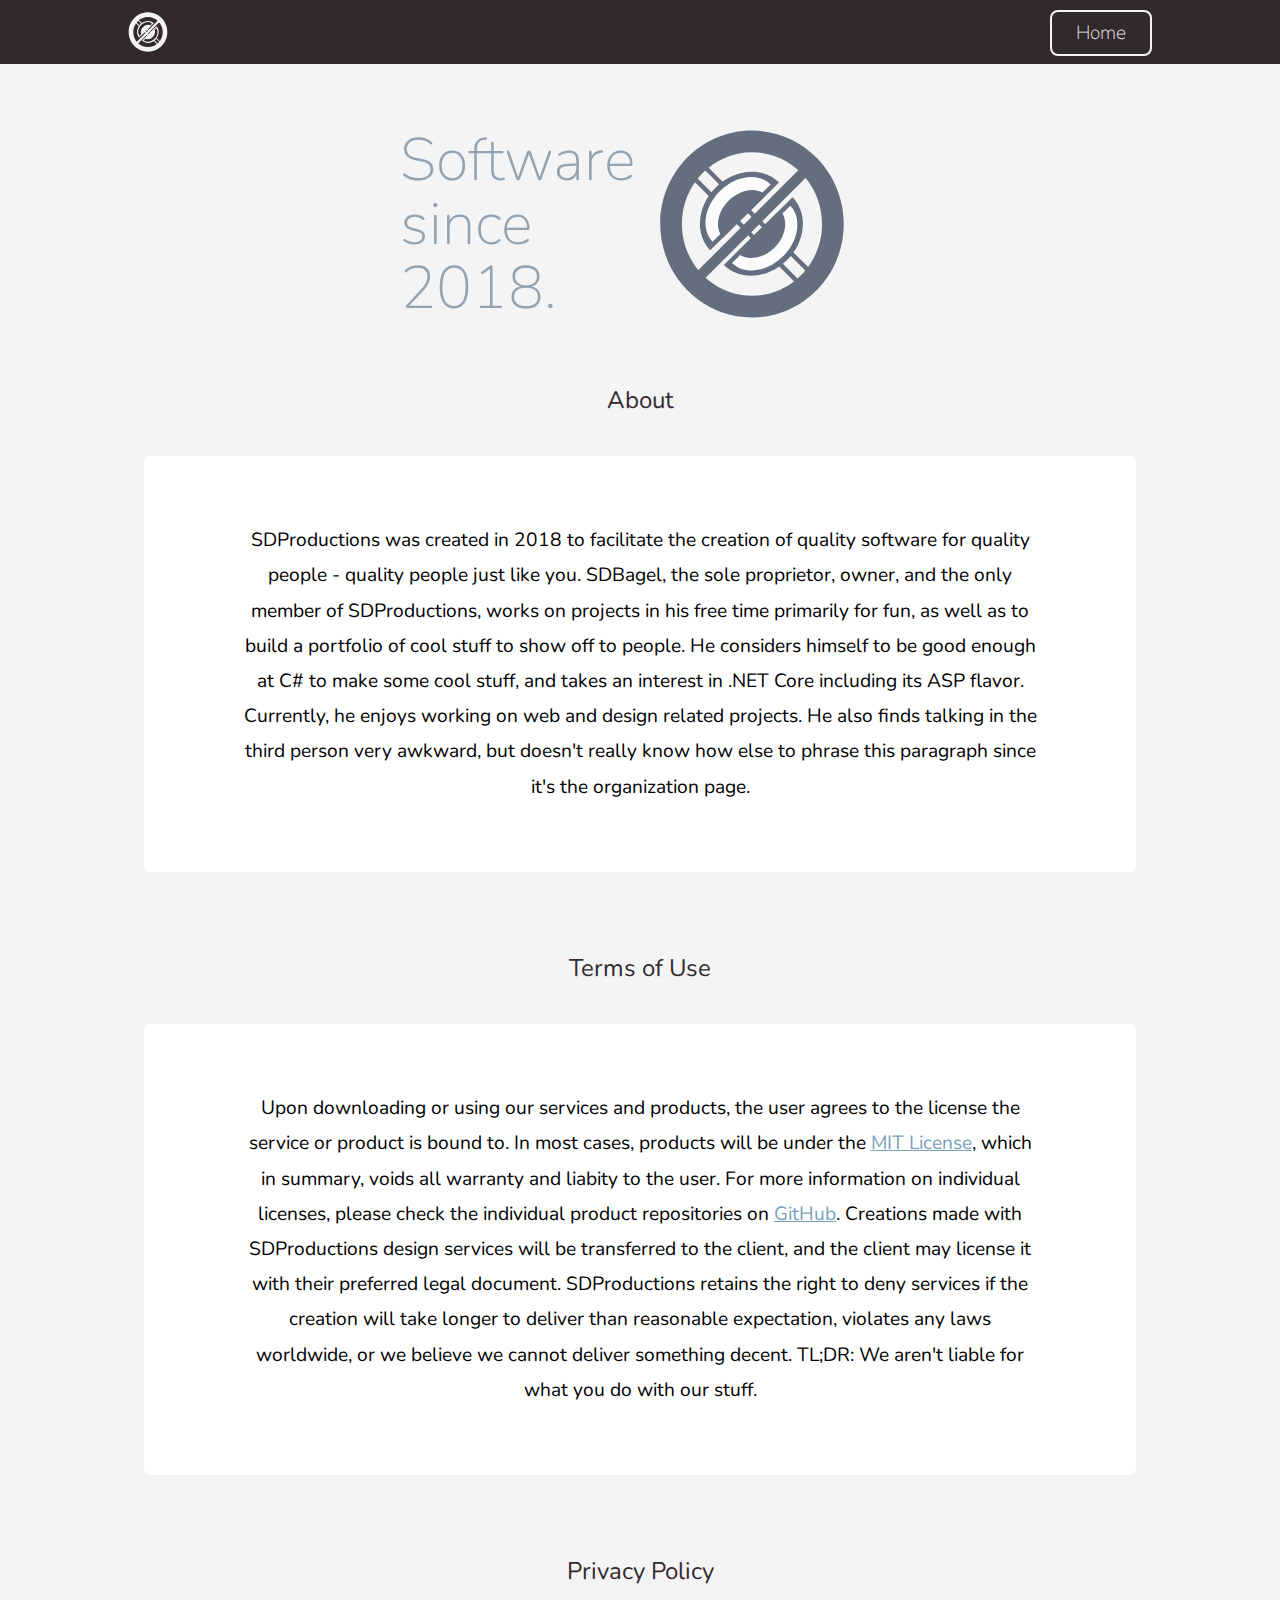
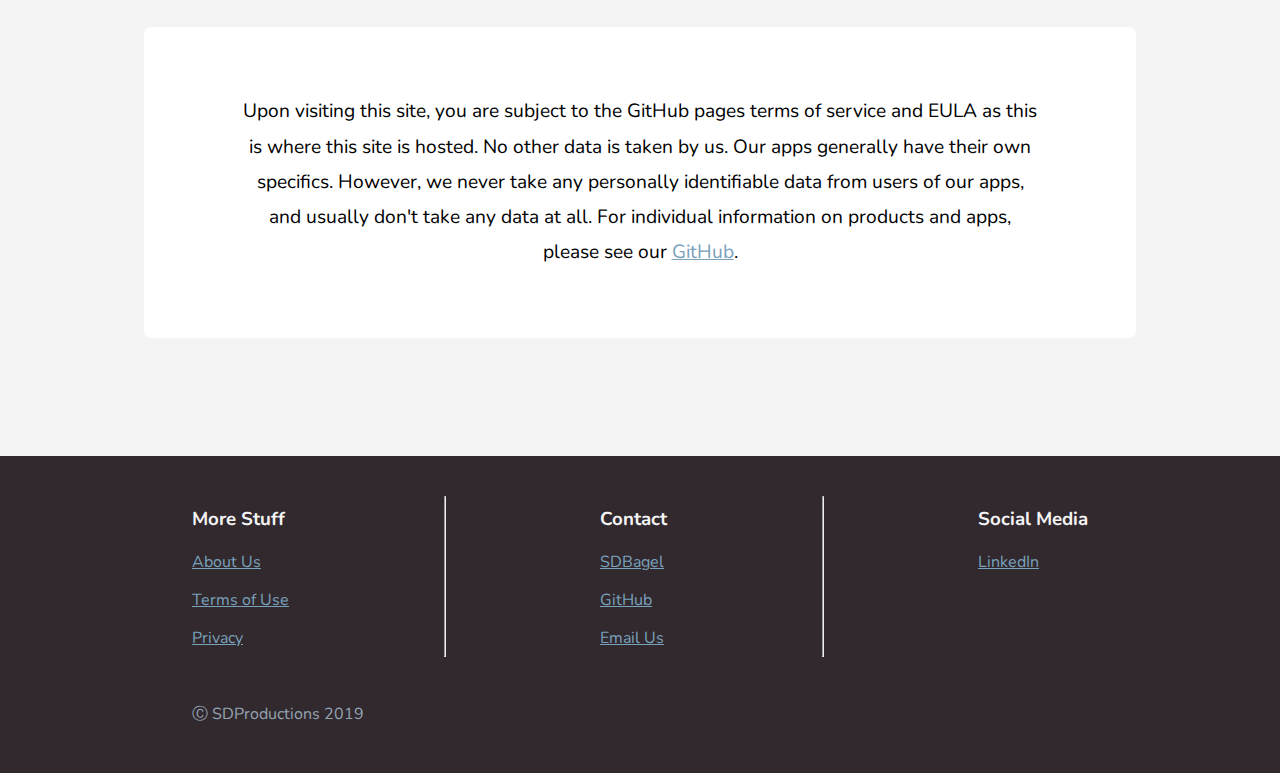
==== p/about.html @ 4f51ae73 "Separate pages, include TOS & Privacy" ====
<!DOCTYPE HTML>
<html>
<head>
  <title>SDProductions</title>
  <meta charset="utf-8">
  <meta name="description" content="SDProductions - Quality software for quality people.">
  <meta name="keywords" content="SDBagel, SDProductions, Software">
  <meta name="viewport" content="width=device-width, initial-scale=1">
  <link href="https://fonts.googleapis.com/css?family=Nunito:200,400&display=swap" rel="stylesheet">
  <link rel="icon" type="image/x-icon" href="../static/favicon.ico">
  <link rel="stylesheet" type="text/css" href="../static/css/site.css">
</head>
<body>
  <header>
    <nav>
      <img src="../static/img/ico.svg" alt="Logo">
      <a href="../index.html"><button>Home</button></a>
    </nav>
  </header>
  <div class="container">
    <div id="title-wrapper">
        <img src="../static/img/ico-blu.svg" alt="Logo" style="width: 16rem;">
        <h1>Software since 2018.</h1>
    </div>
    <a name="about"></a>
    <div class="header">
      <p>About</p>
    </div>
    <section>
      <div class="card paragraph">
        <p>SDProductions was created in 2018 to facilitate the creation of quality software for quality people - quality people just like you. SDBagel, the sole proprietor, owner, and the only member of SDProductions, works on projects in his free time primarily for fun, as well as to build a portfolio of cool stuff to show off to people. He considers himself to be good enough at C# to make some cool stuff, and takes an interest in .NET Core including its ASP flavor. Currently, he enjoys working on web and design related projects. He also finds talking in the third person very awkward, but doesn't really know how else to phrase this paragraph since it's the organization page.</p>
      </div>
    </section>
    <a name="terms"></a>
    <div class="header">
      <p>Terms of Use</p>
    </div>
    <section>
      <div class="card paragraph">
        <p>Upon downloading or using our services and products, the user agrees to the license the service or product is bound to. In most cases, products will be under the <a href="https://opensource.org/licenses/MIT">MIT License</a>, which in summary, voids all warranty and liabity to the user. For more information on individual licenses, please check the individual product repositories on <a href="https://github.com/SDProductions">GitHub</a>. Creations made with SDProductions design services will be transferred to the client, and the client may license it with their preferred legal document. SDProductions retains the right to deny services if the creation will take longer to deliver than reasonable expectation, violates any laws worldwide, or we believe we cannot deliver something decent. TL;DR: We aren't liable for what you do with our stuff.</p>
      </div>
    </section>
    <a name="privacy"></a>
    <div class="header">
      <p>Privacy Policy</p>
    </div>
    <section>
      <div class="card paragraph">
        <p>Upon visiting this site, you are subject to the GitHub pages terms of service and EULA as this is where this site is hosted. No other data is taken by us. Our apps generally have their own specifics. However, we never take any personally identifiable data from users of our apps, and usually don't take any data at all. For individual information on products and apps, please see our <a href="https://github.com/SDProductions">GitHub</a>.</p>
      </div>
    </section>
    <br>
  </div>
  <footer>
    <section>
      <div>
        <h3>More Stuff</h3>
        <p><a href="../p/about.html">About Us</a></p>
        <p><a href="../p/about.html#terms">Terms of Use</a></p>
        <p><a href="../p/about.html#privacy">Privacy</a></p>
      </div>
      <hr>
      <div>
        <h3>Contact</h3>
        <p><a href="https://github.com/SDBagel">SDBagel</a></p>
        <p><a href="https://github.com/SDProductions">GitHub</a></p>
        <p><a href="mailto:sdbagel@gmail.com">Email Us</a></p>
      </div>
      <hr>
      <div>
        <h3>Social Media</h3>
        <p><a href="https://linkedin.com/in/SDBagel">LinkedIn</a></p>
      </div>
    </section>
    <br>
    <p>&#9400; SDProductions 2019</p>
  </footer>
</body>
</html>
---- static/css/site.css ----
html {
  font-family: 'Nunito', sans-serif;
  font-size: 16px;
  scroll-behavior: smooth;
}

body {
  background-color: #f4f4f4;
  margin: 0;
}

.container {
  margin: 0 2rem;
}

br {
  clear: both;
}

a {
  color: #78a1bb;
  text-decoration: underline;
}

button {
  box-shadow: none;
  border: solid 2px;
  border-radius: 0.5rem;
  padding: 0.5rem 1.5rem;
  margin: 0.6rem 0;
  font-family: inherit;
  font-size: 1.2rem;
  font-weight: 100;
  transition-duration: 0.3s;
}

nav {
  background-color: #32292f;
  position: absolute;
  top: 0;
  left: 0;
  right: 0;
  height: 4rem;
  padding: 0 2rem;
}

nav img {
  width: 2.5rem;
  margin: 0.75rem 0;
}

nav button {
  background-color: #32292f;
  border-color: #f4f4f4;
  color: #f4f4f4;
  float: right;
}

nav button:hover {
  border-color: #78a1bb;
  color: #78a1bb;
}

#title-wrapper {
  position: relative;
  margin-top: 8rem;
}

#title-wrapper h1 {
  color: #93a3b1;
  font-size: 3rem;
  font-weight: 100;
  line-height: 4rem;
  width: 15rem;
}

#title-wrapper img {
  position: absolute;
  top: 0;
  right: 0;
  z-index: -1;
  width: 10rem;
  opacity: 0.2;
}

#start {
  float: left;
  background-color: #78a1bb;
  border-color: #78a1bb;
  color: #32292f;
  width: 80%;
  margin-top: 1rem;
  font-weight: 400;
}

#start:hover {
  background-color: inherit;
  color: #78a1bb;
}

.header {
  display: flexbox;
  margin-top: 4rem;
  position: relative;
}

.header p {
  color: #32292f;
  font-size: 1.5rem;
  text-align: center;
}

.card {
  background-color: #fff;
  border-radius: 0.5rem;
  padding: 1rem 1rem;
  margin-top: 1rem;
}

.card img {
  float: left;
  width: 5rem;
}

.card h2 {
  color: #424d63bb !important;
}

.card .text {
  color: #93a3b1;
  margin: 0;
  margin-left: 6rem;
}

.paragraph {
  font-size: 1.2rem;
  line-height: 2.2rem;
  padding: 1rem 0.8rem;
  text-align: center;
}

footer {
  background-color: #32292f;
  min-height: 10rem;
  margin-top: 5rem;
  padding: 2rem;
  color: #f4f4f4;
}

footer > p {
  color: #93a3b1;
}

@media screen and (min-width: 400px) {
  #title-wrapper h1 {
    font-size: 3.75rem;
  }
  #title-wrapper img {
    opacity: 0.8;
  }
  #start {
    width: 18rem;
  }
}

@media screen and (min-width: 600px) {
  .container {
    width: 30rem;
    margin: auto;
  }
  nav {
    padding: 0 3rem;
  }
  footer {
    padding: 2rem 3rem;
  }
}

@media screen and (min-width: 768px) {
  nav {
    padding: 0 6rem;
  }
  .paragraph {
    padding: 2rem 2rem;
  }
}

@media screen and (min-width: 992px) {
  .container {
    width: 80%;
  }
  nav {
    padding: 0 8rem;
  }
  #title-wrapper {
    width: 30rem;
    margin: auto;
    margin-top: 8rem;
  }
  section {
    display: flex;
    flex-wrap: nowrap;
    flex: 1 1;
  }
  .card {
    margin: 1rem;
    width: 100%;
    text-align: center;
  }
  .card img {
    float: unset;
    width: 10rem;
    height: 10rem;
    margin: auto;
  }
  .card .text {
    margin: 0;
  }
  .paragraph {
    padding: 3rem 6rem;
  }
  footer {
    padding: 2rem 15%;
  }
}

@media screen and (min-width: 1200px) {
  
}

@media screen and (min-width: 1600px) {
  .container {
    width: 80rem;
  }
}
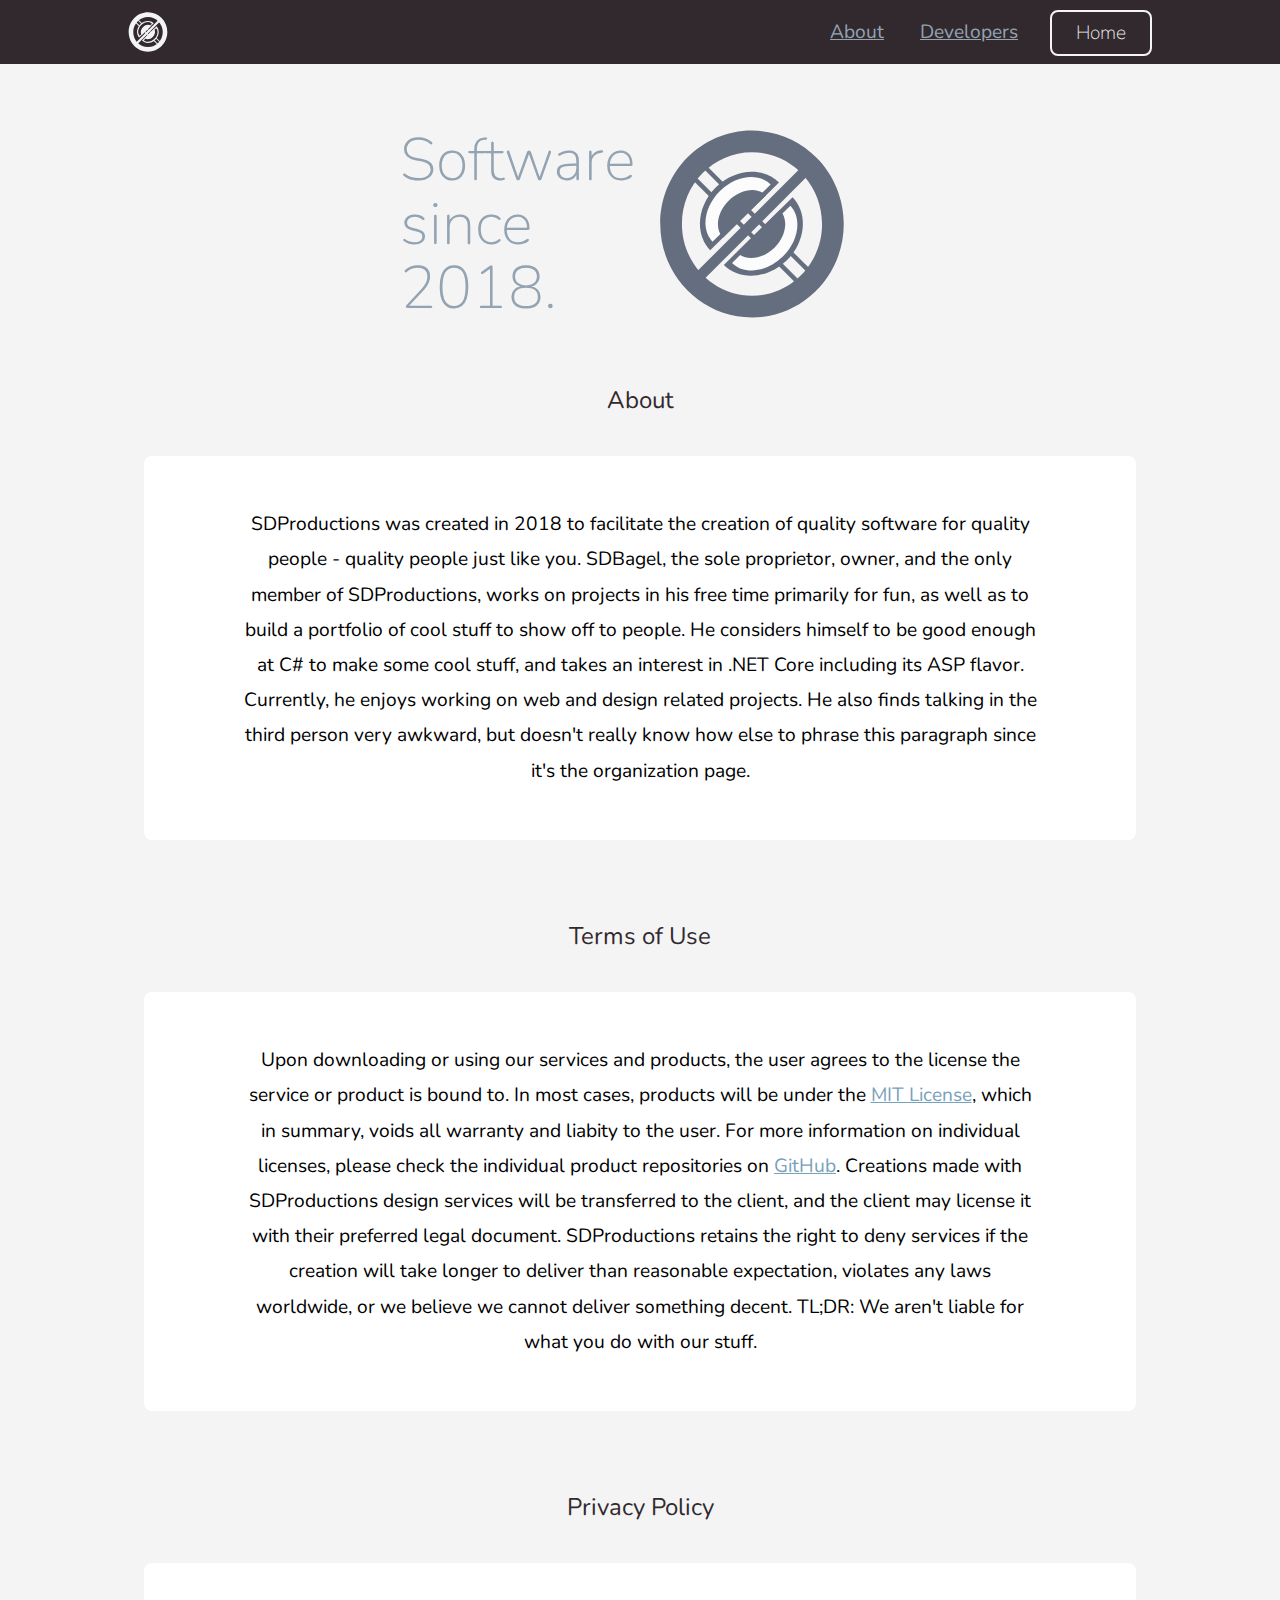
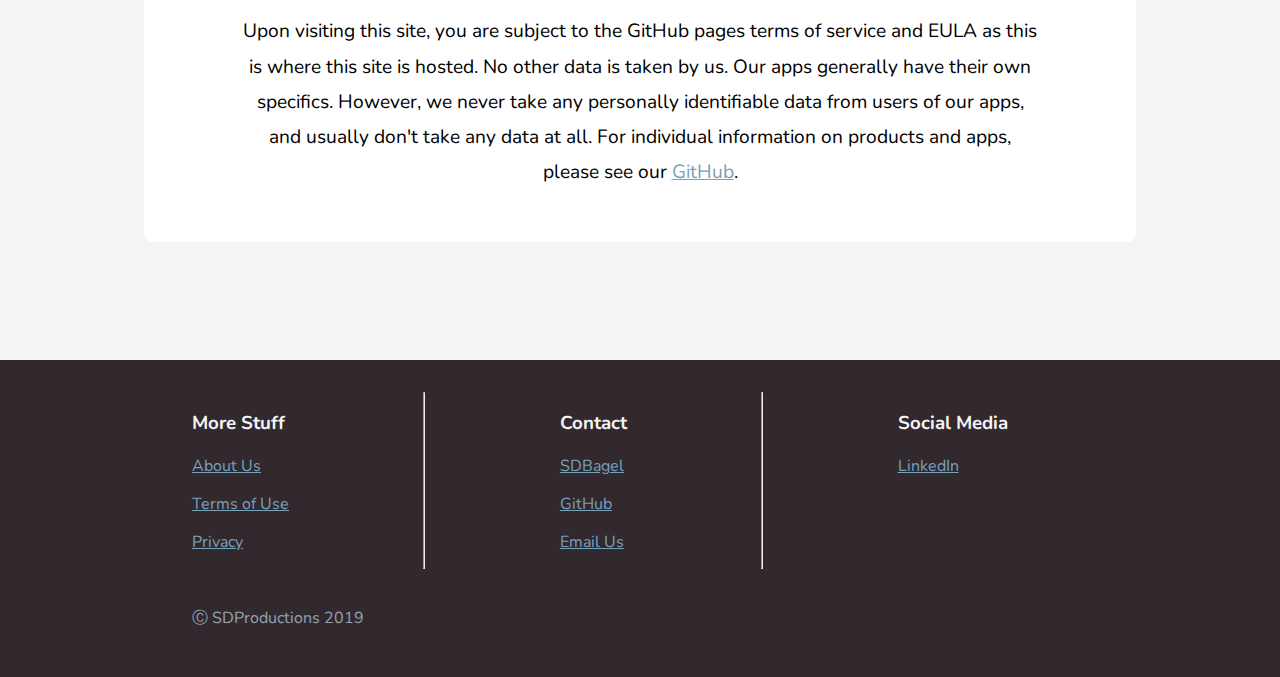
==== commit d426d53c: "Developers page & linking changes" ====
--- a/p/about.html
+++ b/p/about.html
@@ -14,13 +14,17 @@
   <header>
     <nav>
       <img src="../static/img/ico.svg" alt="Logo">
-      <a href="../index.html"><button>Home</button></a>
+      <a href="../"><button>Home</button></a>
+      <div id="links">
+        <a href="about">About</a>
+        <a href="developers">Developers</a>
+      </div>
     </nav>
   </header>
   <div class="container">
     <div id="title-wrapper">
-        <img src="../static/img/ico-blu.svg" alt="Logo" style="width: 16rem;">
-        <h1>Software since 2018.</h1>
+      <img src="../static/img/ico-blu.svg" alt="Logo" style="width: 16rem;">
+      <h1>Software since 2018.</h1>
     </div>
     <a name="about"></a>
     <div class="header">
@@ -55,9 +59,9 @@
     <section>
       <div>
         <h3>More Stuff</h3>
-        <p><a href="../p/about.html">About Us</a></p>
-        <p><a href="../p/about.html#terms">Terms of Use</a></p>
-        <p><a href="../p/about.html#privacy">Privacy</a></p>
+        <p><a href="../p/about">About Us</a></p>
+        <p><a href="../p/about#terms">Terms of Use</a></p>
+        <p><a href="../p/about#privacy">Privacy</a></p>
       </div>
       <hr>
       <div>
--- a/static/css/site.css
+++ b/static/css/site.css
@@ -49,6 +49,18 @@
   margin: 0.75rem 0;
 }
 
+nav a {
+  color: #93a3b1;
+  font-size: 1.2rem;
+  line-height: 4rem;
+  padding: 1rem;
+}
+nav #links {
+  display: none;
+  float: right;
+  padding-right: 1rem;
+}
+
 nav button {
   background-color: #32292f;
   border-color: #f4f4f4;
@@ -59,6 +71,32 @@
 nav button:hover {
   border-color: #78a1bb;
   color: #78a1bb;
+}
+
+.block-header {
+  position: relative;
+  z-index: -1;
+  min-width: 100%;
+  max-height: 15rem;
+  overflow: hidden;
+}
+
+.block-header img {
+  min-width: 100%;
+}
+
+.block-header h1 {
+  background-color: #f4f4f4ff;
+  border-radius: 2rem;
+  color: #78a1bb;
+  padding: 1rem;
+  width: 12rem;
+  margin: auto;
+  text-align: center;
+  position: absolute;
+  top: 40%;
+  left: 0;
+  right: 0;
 }
 
 #title-wrapper {
@@ -122,8 +160,30 @@
   width: 5rem;
 }
 
+.card .icon {
+  display: none;
+  width: 1rem;
+  height: 1rem;
+}
+
+.card button {
+  background-color: #fff;
+  border-color: #78a1bb;
+  font-size: 1rem;
+}
+
+.card button:hover {
+  border-color: #93a3b1;
+  color: #78a1bb;
+}
+
 .card h2 {
   color: #424d63bb !important;
+  margin: 0;
+}
+
+.card p {
+  margin: 0.2rem 0;
 }
 
 .card .text {
@@ -133,10 +193,22 @@
 }
 
 .paragraph {
-  font-size: 1.2rem;
-  line-height: 2.2rem;
+  font-size: 1rem;
+  line-height: 2rem;
   padding: 1rem 0.8rem;
   text-align: center;
+}
+
+#quote {
+  display: block;
+  background-color: #f4f4f4;
+  border-color: #78a1bb;
+  width: 15rem;
+  margin: 1rem auto;
+}
+
+#quote:hover {
+  color: #78a1bb;
 }
 
 footer {
@@ -152,6 +224,10 @@
 }
 
 @media screen and (min-width: 400px) {
+  .block-header h1 {
+    width: 20rem;
+    top: 50%;
+  }
   #title-wrapper h1 {
     font-size: 3.75rem;
   }
@@ -161,9 +237,20 @@
   #start {
     width: 18rem;
   }
+  .card .icon {
+    display: block;
+    padding: 0.2rem;
+    padding-right: 0.6rem;
+  }
 }
 
 @media screen and (min-width: 600px) {
+  nav #links {
+    display: block;
+  }
+  .block-header {
+    max-height: 20rem;
+  }
   .container {
     width: 30rem;
     margin: auto;
@@ -181,6 +268,8 @@
     padding: 0 6rem;
   }
   .paragraph {
+    font-size: 1.2rem;
+    line-height: 2.2rem;
     padding: 2rem 2rem;
   }
 }
@@ -222,10 +311,9 @@
   footer {
     padding: 2rem 15%;
   }
-}
-
-@media screen and (min-width: 1200px) {
-  
+  footer hr {
+    margin: 0 15%;
+  }
 }
 
 @media screen and (min-width: 1600px) {
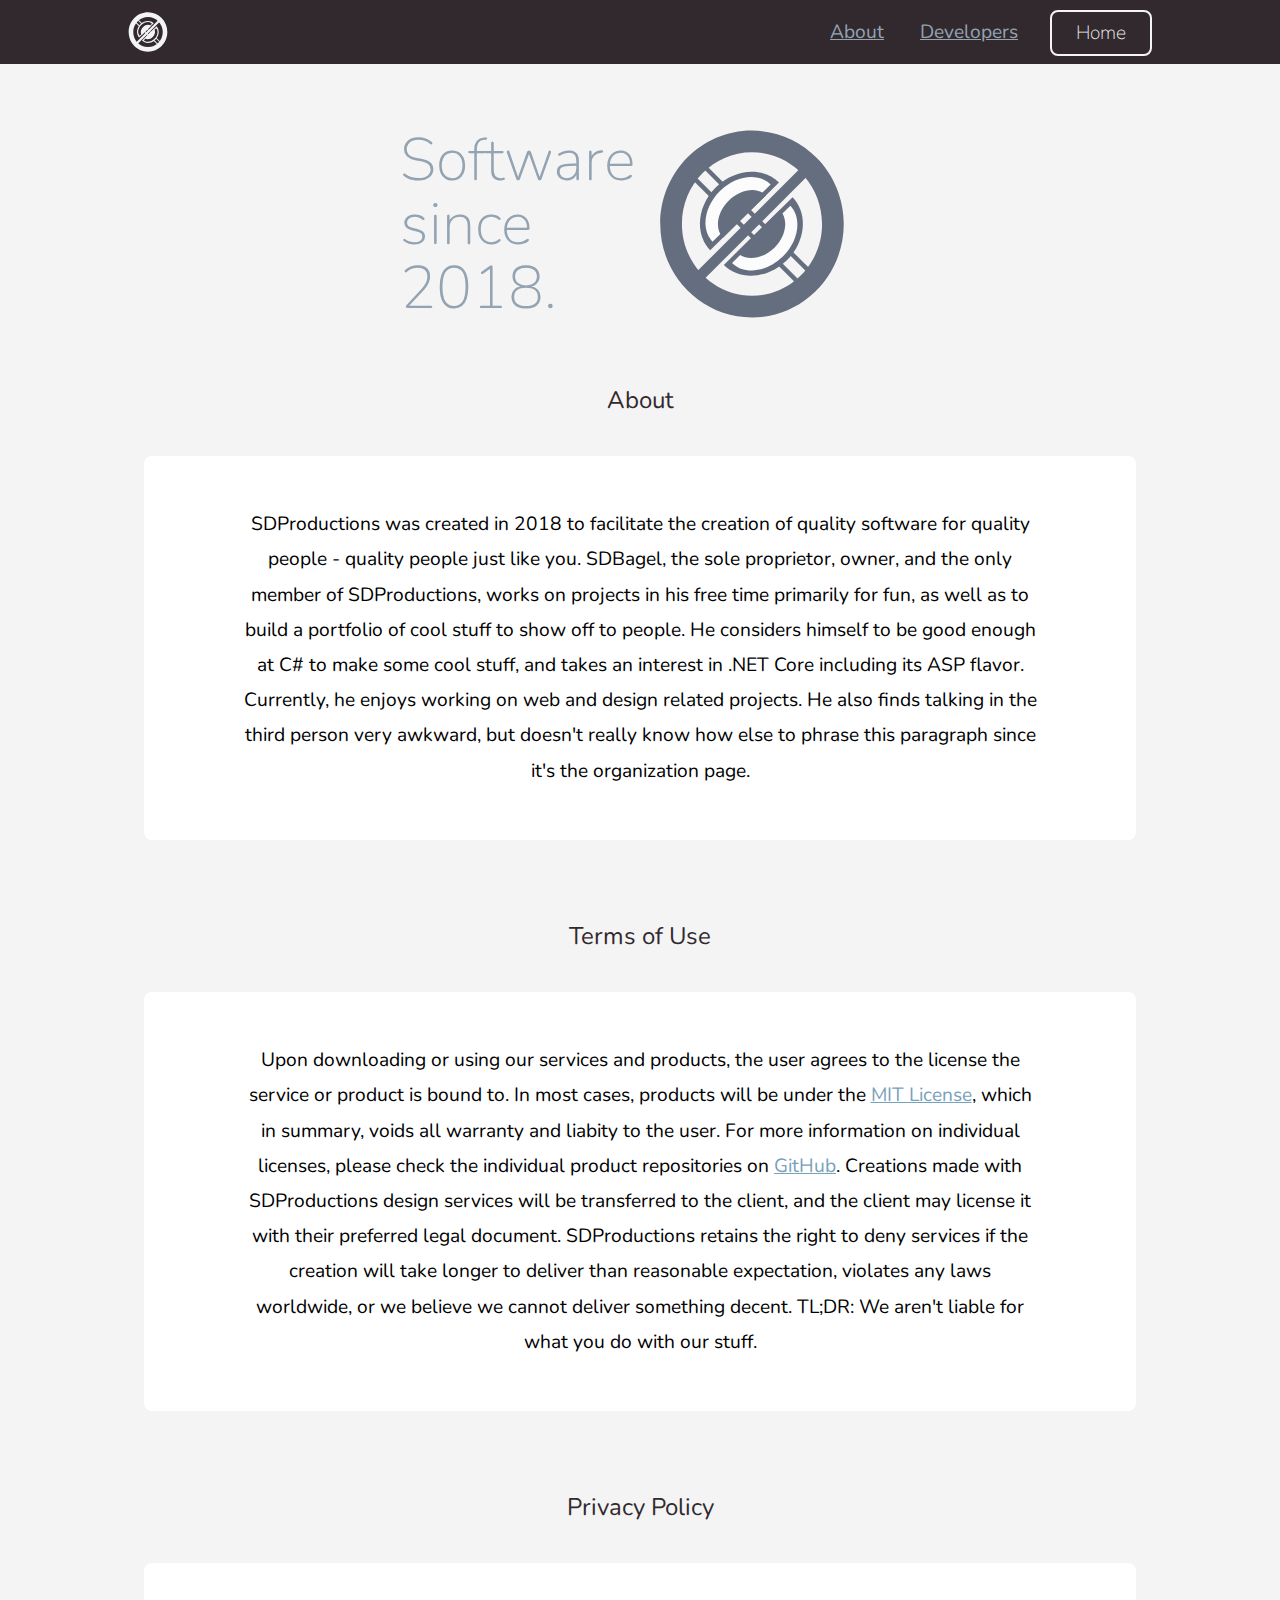
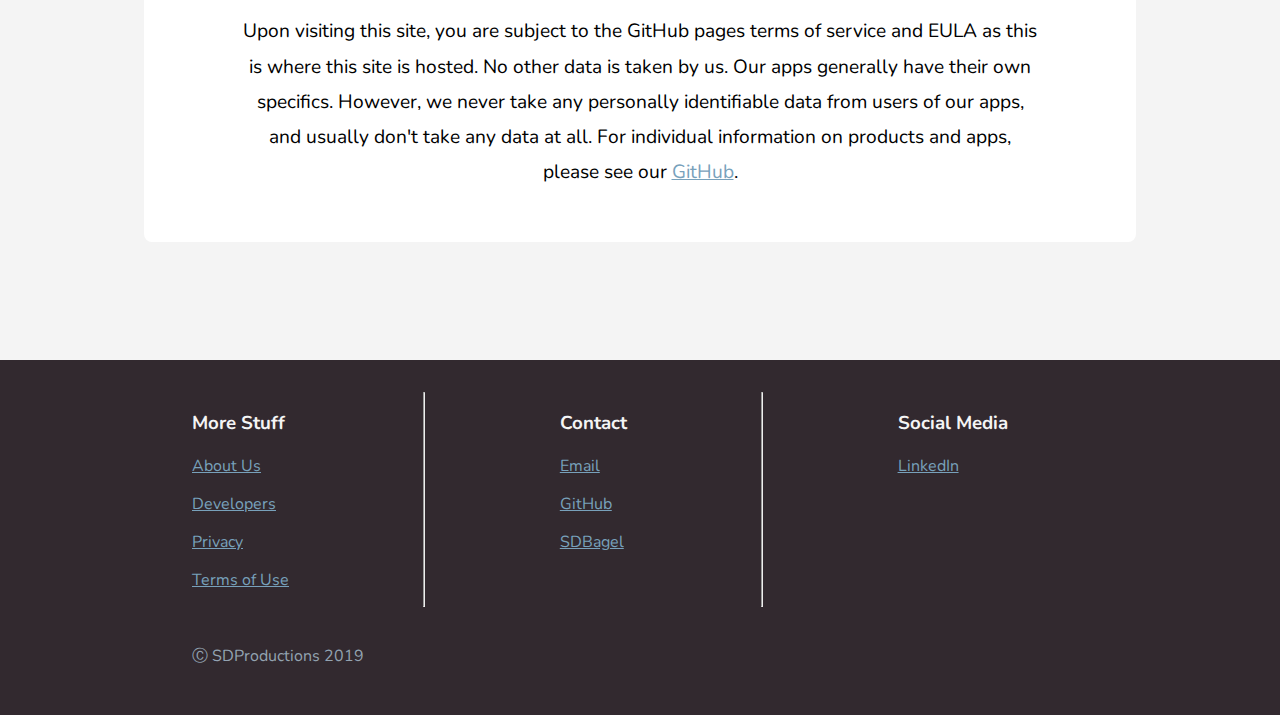
==== commit 2bd65747: "Spelling fix & footer consistency" ====
--- a/p/about.html
+++ b/p/about.html
@@ -59,16 +59,17 @@
     <section>
       <div>
         <h3>More Stuff</h3>
-        <p><a href="../p/about">About Us</a></p>
-        <p><a href="../p/about#terms">Terms of Use</a></p>
-        <p><a href="../p/about#privacy">Privacy</a></p>
+        <p><a href="p/about">About Us</a></p>
+        <p><a href="p/developers">Developers</a></p>
+        <p><a href="p/about#privacy">Privacy</a></p>
+        <p><a href="p/about#terms">Terms of Use</a></p>
       </div>
       <hr>
       <div>
         <h3>Contact</h3>
+        <p><a href="mailto:sdbagel@gmail.com">Email</a></p>
+        <p><a href="https://github.com/SDProductions">GitHub</a></p>
         <p><a href="https://github.com/SDBagel">SDBagel</a></p>
-        <p><a href="https://github.com/SDProductions">GitHub</a></p>
-        <p><a href="mailto:sdbagel@gmail.com">Email Us</a></p>
       </div>
       <hr>
       <div>
